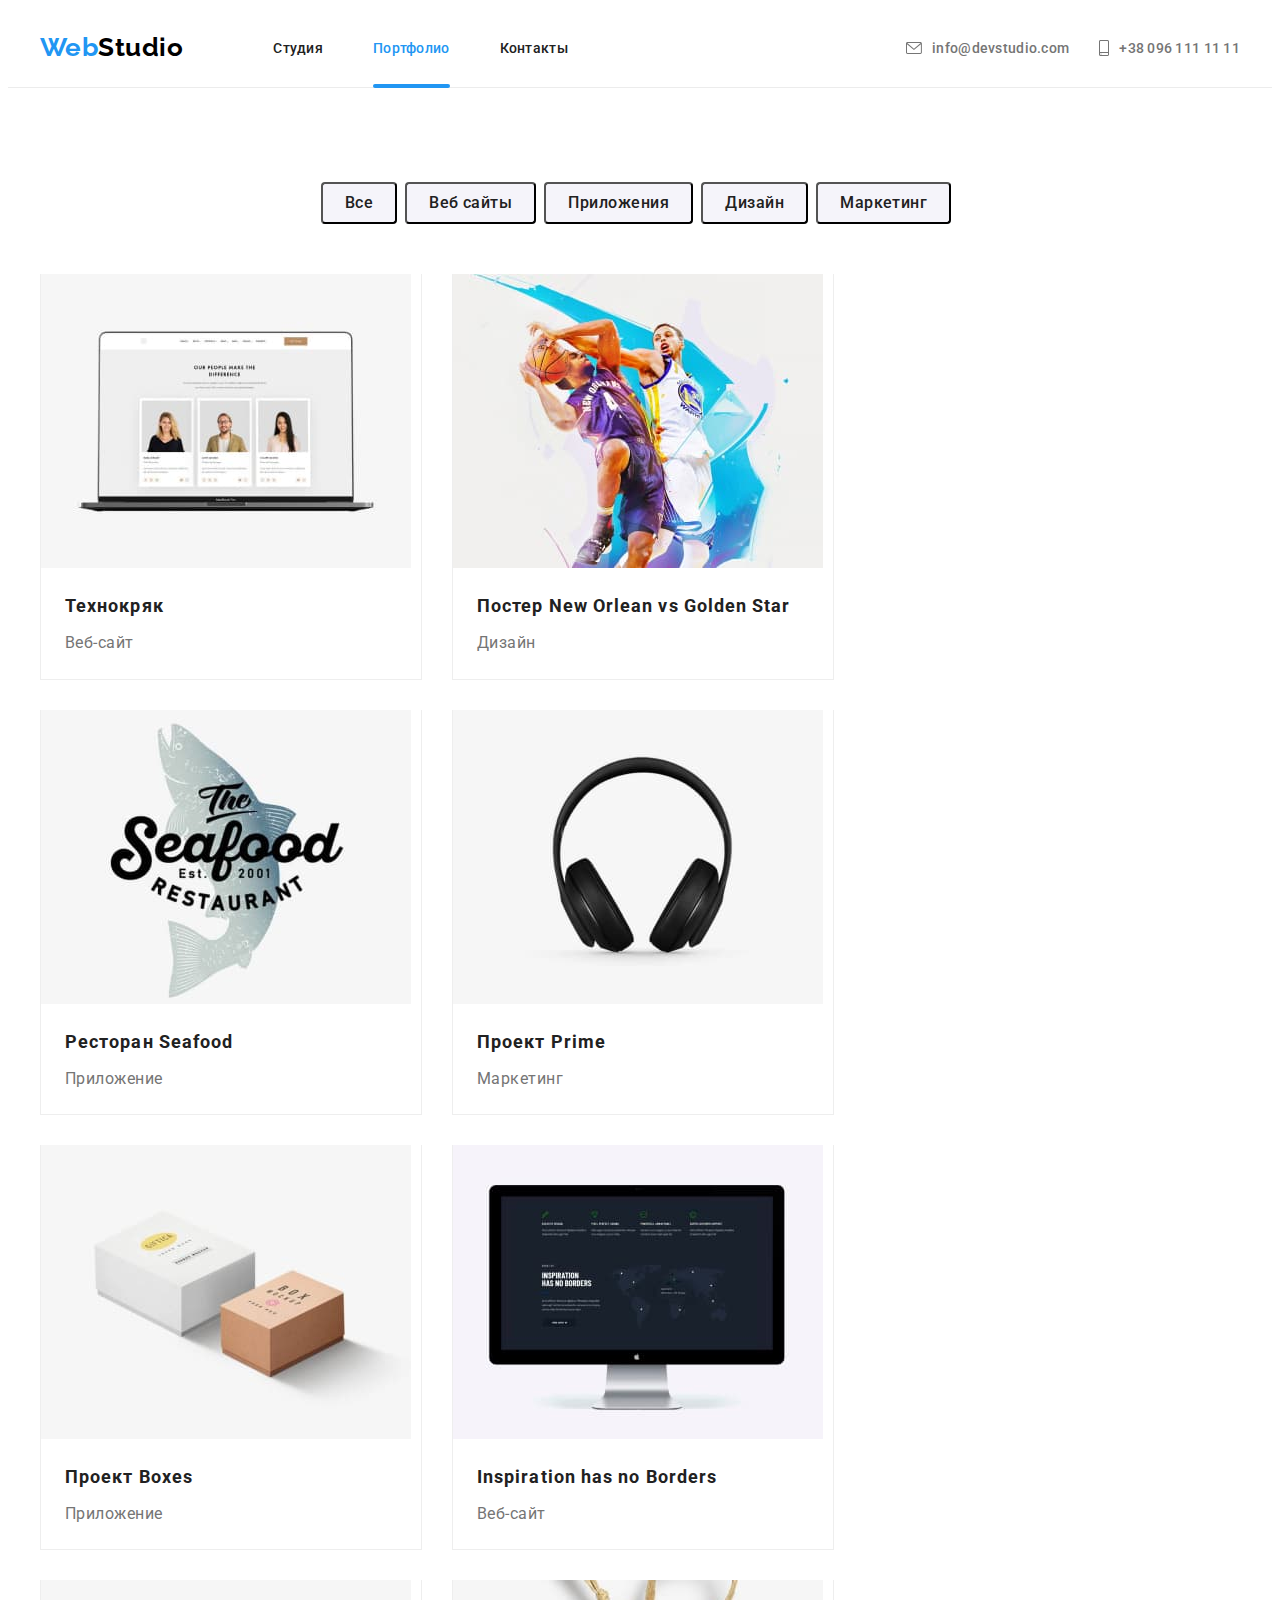
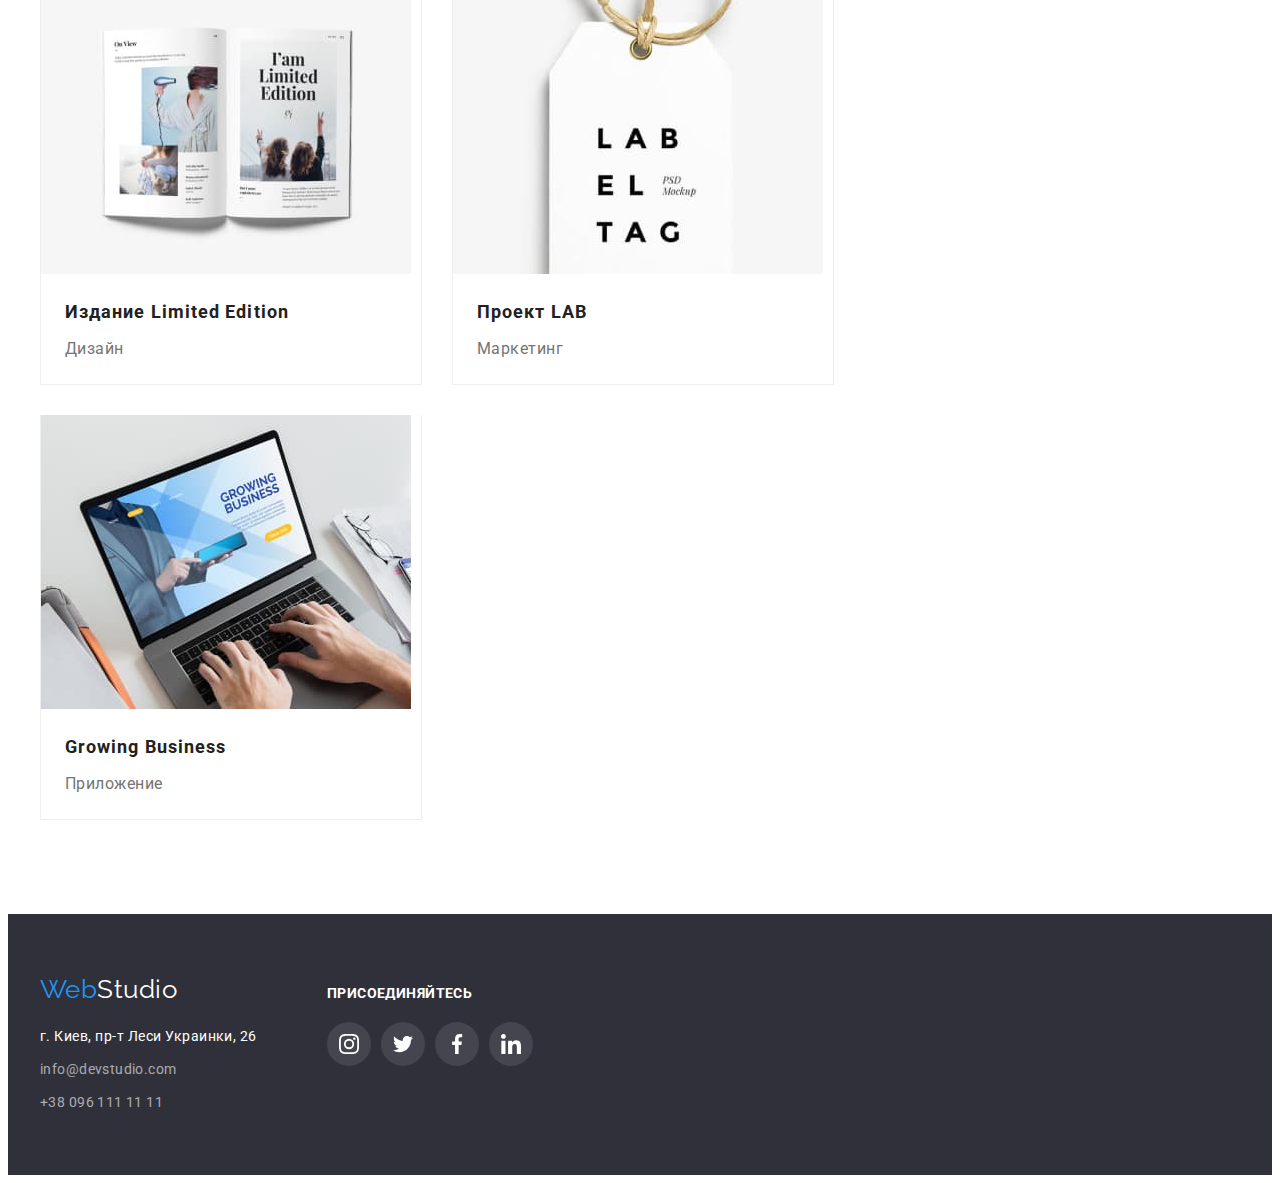
==== portfolio.html @ 92508497 "1" ====
<!DOCTYPE html>
<html lang="ru">
  <head>
    <meta charset="UTF-8" />
    <meta http-equiv="X-UA-Compatible" content="IE=edge" />
    <meta name="viewport" content="width=device-width, initial-scale=1.0" />
    <title>Портфолио</title>
    <link rel="preconnect" href="https://fonts.googleapis.com" />
    <link rel="preconnect" href="https://fonts.gstatic.com" crossorigin />
    <link
      href="https://fonts.googleapis.com/css2?family=Raleway:wght@700&family=Roboto:wght@400;500;700;900&display=swap"
      rel="stylesheet"
    />
    <link
      rel="stylesheet"
      href="https://cdnjs.cloudflare.com/ajax/libs/modern-normalize/1.1.0/modern-normalize.min.css"
      integrity="sha512-wpPYUAdjBVSE4KJnH1VR1HeZfpl1ub8YT/NKx4PuQ5NmX2tKuGu6U/JRp5y+Y8XG2tV+wKQpNHVUX03MfMFn9Q=="
      crossorigin="anonymous"
      referrerpolicy="no-referrer"
    />
    <link rel="stylesheet" href="./css/styles.css" />
  </head>
  <body>
    <header class="top-line">
      <div class="container top-line-container">
        <a href="./index.html" class="logo-top"
          ><span class="accent">Web</span>Studio</a
        >
        <div class="nav-menu">
            <ul class="site-nav list">
            <li class="site-nav-item">
              <a class="nav-link" href="index.html">Студия</a>
            </li>
            <li class="site-nav-item">
              <a class="nav-link current" href="portfolio.html">Портфолио</a>
            </li>
            <li class="site-nav-item">
              <a class="nav-link" href="#">Контакты</a>
            </li>
          </ul>
        </div>
          <div class="mail-top-line">
          <a
            class="mail-top"
            href="mailto:info@devstudio.com"
            target="_blank"
            rel="noopener noreferrer"
          >
            <svg class="mail-icon" width="16" height="12">
              <use href="./images/sprite.svg#envelope"></use>
            </svg>
            info@devstudio.com</a
          >
          <a class="tel-top" href="tel:+380961111111">
            <svg class="mail-icon" width="10" height="16">
              <use href="./images/sprite.svg#smartphone"></use>
            </svg>
            +38 096 111 11 11</a
          >
        </div>
      </div>
    </header>
    <main>
      <section class="section portfolio">
        <div class="container filters-container">
          <ul class="filters list">
            <li class="btn-list">
              <button type="button" class="button-all">Все</button>
            </li>
            <li class="btn-list">
              <button type="button" class="button-all">Веб сайты</button>
            </li>
            <li class="btn-list">
              <button type="button" class="button-all">Приложения</button>
            </li>
            <li class="btn-list">
              <button type="button" class="button-all">Дизайн</button>
            </li>
            <li class="btn-list">
              <button type="button" class="button-all">Маркетинг</button>
            </li>
          </ul>
        </div>
        <div class="container">
          <ul class="project list">
            <li class="card-img-project">
             
                <div class="project-thumb">
                <img
                src="./images/img21.jpg"
                width="370"
                height="294"
                alt="Дизайнер"
              />
              <div class="project-overlay"> 
                <div class="portfolio-description">
                <p class="project-description">Ресурс предлагает комплексные предложения с разным уровнем функционала и сервисов. Все это позволит посетителю получить исчерпывающие сведения о компании или частном лице.</p>
                </div>
              </div>
              </div>
              
                <div class="card-body">
                <h3 class="card-project-title">Технокряк</h3>
                <p class="under-card-project-title">Веб-сайт</p>
              </div>
              
            </li>
            <li class="card-img-project">
              <div class="project-thumb">
                <img
                src="./images/img22.jpg"
                width="370"
                height="294"
                alt="Дизайнер"
              />
              <div class="project-overlay">
              <div class="portfolio-description">
                <p class="project-description">Ресурс предлагает комплексные предложения с разным уровнем функционала и сервисов. Все это позволит посетителю получить исчерпывающие сведения о компании или частном лице.</p>
              </div>
              </div>
                </div>
                <div class="card-body">
                <h3 class="card-project-title">
                  Постер New Orlean vs Golden Star
                </h3>
                <p class="under-card-project-title">Дизайн</p>
              </div>
            </li>
            <li class="card-img-project">
              <div class="project-thumb">
                <img
                src="./images/img23.jpg"
                width="370"
                height="294"
                alt="Дизайнер"
              />
              <div class="project-overlay">
              <div class="portfolio-description">
                <p class="project-description">Ресурс предлагает комплексные предложения с разным уровнем функционала и сервисов. Все это позволит посетителю получить исчерпывающие сведения о компании или частном лице.</p>
              </div>
              </div>
              </div>
                <div class="card-body">
                <h3 class="card-project-title">Ресторан Seafood</h3>
                <p class="under-card-project-title">Приложение</p>
              </div>
            </li>
            <li class="card-img-project">
              <div class="project-thumb">
                <img
                src="./images/img24.jpg"
                width="370"
                height="294"
                alt="Дизайнер"
              />
              <div class="project-overlay">
              <div class="portfolio-description">
                <p class="project-description">Ресурс предлагает комплексные предложения с разным уровнем функционала и сервисов. Все это позволит посетителю получить исчерпывающие сведения о компании или частном лице.</p>
              </div>
              </div>
              
              </div>
                <div class="card-body">
                <h3 class="card-project-title">Проект Prime</h3>
                <p class="under-card-project-title">Маркетинг</p>
              </div>
            </li>
            <li class="card-img-project">
              <div class="project-thumb">
                <img
                src="./images/img25.jpg"
                width="370"
                height="294"
                alt="Дизайнер"
              />
              <div class="project-overlay">
              <div class="portfolio-description">
                <p class="project-description">Ресурс предлагает комплексные предложения с разным уровнем функционала и сервисов. Все это позволит посетителю получить исчерпывающие сведения о компании или частном лице.</p>
              </div>
              </div>
              
              </div>
                <div class="card-body">
                <h3 class="card-project-title">Проект Boxes</h3>
                <p class="under-card-project-title">Приложение</p>
              </div>
            </li>
            <li class="card-img-project">
              <div class="project-thumb">
                <img
                src="./images/img26.jpg"
                width="370"
                height="294"
                alt="Дизайнер"
              />
              <div class="project-overlay">
              <div class="portfolio-description">
                <p class="project-description">Ресурс предлагает комплексные предложения с разным уровнем функционала и сервисов. Все это позволит посетителю получить исчерпывающие сведения о компании или частном лице.</p>
              </div>
              </div>
                </div>
                <div class="card-body">
                <h3 class="card-project-title">Inspiration has no Borders</h3>
                <p class="under-card-project-title">Веб-сайт</p>
              </div>
            </li>
            <li class="card-img-project">
              <div class="project-thumb">
                <img
                src="./images/img27.jpg"
                width="370"
                height="294"
                alt="Дизайнер"
              />
              <div class="project-overlay">
              <div class="portfolio-description">
                <p class="project-description">Ресурс предлагает комплексные предложения с разным уровнем функционала и сервисов. Все это позволит посетителю получить исчерпывающие сведения о компании или частном лице.</p>
              </div>
              </div>
              
              </div>
                <div class="card-body">
                <h3 class="card-project-title">Издание Limited Edition</h3>
                <p class="under-card-project-title">Дизайн</p>
              </div>
            </li>
            <li class="card-img-project">
              <div class="project-thumb">
                <img
                src="./images/img28.jpg"
                width="370"
                height="294"
                alt="Дизайнер"
              />
              <div class="project-overlay">
              <div class="portfolio-description">
                <p class="project-description">Ресурс предлагает комплексные предложения с разным уровнем функционала и сервисов. Все это позволит посетителю получить исчерпывающие сведения о компании или частном лице.</p>
              </div>
              </div>
              </div>
                <div class="card-body">
                <h3 class="card-project-title">Проект LAB</h3>
                <p class="under-card-project-title">Маркетинг</p>
              </div>
            </li>
            <li class="card-img-project">
              <div class="project-thumb">
                <img
                src="./images/img29.jpg"
                width="370"
                height="294"
                alt="Дизайнер"
              />
              <div class="project-overlay">
              <div class="portfolio-description">
                <p class="project-description">Ресурс предлагает комплексные предложения с разным уровнем функционала и сервисов. Все это позволит посетителю получить исчерпывающие сведения о компании или частном лице.</p>
              </div>
              </div>
              </div>
              <div class="card-body">
                <h3 class="card-project-title">Growing Business</h3>
                <p class="under-card-project-title">Приложение</p>
              </div>
            </li>
          </ul>
        </div>
      </section>
    </main>
  <footer class="basement">
          <div class="container footer-container">
        <div class="footer-address">
          <a href="./index.html" class="basement-logo"
            ><span class="accent">Web</span>Studio</a
          >
            <address class="basement-address">
            <p>г. Киев, пр-т Леси Украинки, 26</p>
            <a class="mail-basement"
              href="mailto:info@example.com"
              target="_blank"
              rel="noopener noreferrer"
              >info@devstudio.com</a>
              <a class="tel-basement" href="tel:+380961111111" 
              >+38 096 111 11 11</a
            >
            </address>
          </div>
          <div class="footer-social-list">
            <p class="footer-social-title">ПРИСОЕДИНЯЙТЕСЬ</p>
            <ul class="social-list list">
              <li class="social-list-item">
                <a class="social-list-link" href="">
                  <svg class="footer-social-list-icon" width="20" height="20">
                    <use href="./images/sprite.svg#insta-footer"></use>
                  </svg>
                </a>
              </li>
              <li class="social-list-item">
                <a class="social-list-link" href="">
                  <svg class="footer-social-list-icon" width="20" height="20">
                    <use href="./images/sprite.svg#twitter"></use>
                  </svg>
                </a>
              </li>
              <li class="social-list-item">
                <a class="social-list-link" href="">
                  <svg class="footer-social-list-icon" width="20" height="20">
                    <use href="./images/sprite.svg#facebook"></use>
                  </svg>
                </a>
              </li>
              <li class="social-list-item">
                <a class="social-list-link" href="">
                  <svg class="footer-social-list-icon" width="20" height="20">
                    <use href="./images/sprite.svg#linkedin"></use>
                  </svg>
                </a>
              </li>
            </ul>
          </div>
      </footer>
  </body>
</html>
---- css/styles.css ----
:root {
  --primary-text-color: #757575;
  --title-text-color: #212121;
  --accent-color: #2196f3;
  --button-text-color: #ffffff;
  --primary-bg-color: #ffffff;
  --secondary-bg-color: #f5f4fa;
  --section-bg-dark: #2f303a;
  --footer-contact-color: rgba(255, 255, 255, 0.6);
  --footer-address-color: #ffffff;
  --top-logo-color: #000000;
  --social-list-icon-color: #afb1b8;
  --footer-logo-color: #ffffff;
  --button-hover-color: #188ce8;
  --portfolio-button-bg-color: #f5f4fa;
  --portfolio-project-border-color: #eeeeee;
  --portfolio-topline-border-color: #ececec;
  --footer-icon-bg: #ffffff10;
  --shadow-team: #00000025;
  --card-team-bg: #ffffff;
  --customers-color-icon: #afb1b8;
  --text-under-job-item: #ffffff;
  --under-job-item-bg: #2f303a80;
  --portfolio-text-description: #ffffff;
  --modal-background-color: #ffffff;
  --footer-social-title-color: #ffffff;
  --footer-social-list-icon-color: #ffffff;
  --timing-function: cubic-bezier(0.4, 0, 0.2, 1);
}
body {
  background-color: var(#ffffff);
  color: var(--primary-text-color);
  font-family: Roboto, sans-serif;
  letter-spacing: 0.03em;
}
.list {
  list-style: none;
}
h1,
h2,
h3,
h4,
h5,
h6,
p {
  margin-top: 0;
  margin-bottom: 0;
}
ul,
ol {
  margin-top: 0;
  margin-bottom: 0;
  padding-left: 0;
}
img {
  display: block;
  max-width: 100%;
  height: auto;
}

p {
  display: block;
}

.container {
  width: 1200px;
  margin-left: auto;
  margin-right: auto;
  padding-left: 15px;
  padding-right: 15px;
}
/*=======TOP LINE START=======*/

.top-line-container {
  display: flex;
  align-items: center;
}

.logo-top {
  padding-top: 24px;
  padding-bottom: 25px;
  margin-right: 90px;

  font-family: Raleway, serif;
  font-weight: bold;
  font-size: 26px;
  line-height: 1.17;
  text-decoration: none;

  color: var(--top-logo-color);
}

.accent {
  color: var(--accent-color);
}
.nav-menu {
  display: flex;
  align-items: center;
  width: 294px;
  height: 48px;
}
.site-nav {
  display: flex;
  align-items: center;
}
.site-nav-item:not(:last-child) {
  margin-right: 50px;
}

.nav-link {
  position: relative;
  padding-top: 32px;
  padding-bottom: 32px;

  font-weight: 500;
  font-size: 14px;
  line-height: 1.14;
  letter-spacing: 0.02em;
  text-decoration: none;

  color: var(--title-text-color);
  transition: 250ms cubic-bezier(0.4, 0, 0.2, 1);
}

.nav-link:active {
  color: var(--accent-color);
}
.nav-link:hover,
.nav-link:focus {
  color: var(--accent-color);
  /* transition: 250ms cubic-bezier(0.4, 0, 0.2, 1); */
}

.current {
  color: var(--accent-color);
}
.current::after {
  content: "";

  position: absolute;
  bottom: 0;

  display: block;
  width: 100%;
  height: 4px;
  background-color: var(--accent-color);
  border-radius: 2px;

  transition: 250ms cubic-bezier(0.4, 0, 0.2, 1);
}

.mail-top-line {
  display: flex;
  margin-left: auto;
  align-items: center;
  cursor: pointer;
}
.mail-top {
  display: flex;
  align-items: center;
  color: var(--primary-text-color);
  font-family: Roboto;
  font-style: normal;
  font-weight: 500;
  font-size: 14px;
  line-height: 1, 14;
  letter-spacing: 0.02em;
  text-decoration: none;
  transition: 250ms cubic-bezier(0.4, 0, 0.2, 1);
}
.mail-icon {
  display: flex;
  margin-right: 10px;
  fill: currentColor;
}
.mail-top:hover,
.mail-top:focus {
  color: var(--accent-color);

  /* transition: 250ms cubic-bezier(0.4, 0, 0.2, 1); */
}
.tel-top {
  display: flex;
  align-items: center;
  margin-left: 30px;
  color: var(--primary-text-color);
  font-family: Roboto;
  font-style: normal;
  font-weight: 500;
  font-size: 14px;
  line-height: 1, 14;
  letter-spacing: 0.02em;
  text-decoration: none;
  transition: 250ms cubic-bezier(0.4, 0, 0.2, 1);
}
.tel-top:hover,
.tel-top:focus {
  color: var(--accent-color);

  /* transition: 250ms cubic-bezier(0.4, 0, 0.2, 1); */
}

/*======= TOP LINE END=======*/

/*======= HERO START =======*/
.hero {
  background-image: linear-gradient(
      rgba(47, 48, 58, 0.4),
      rgba(47, 48, 58, 0.4)
    ),
    url(../images/image-hero/Hero-bg-Img.jpg);
  background-size: cover;

  background-color: var(--section-bg-dark);
  text-align: center;
  padding-top: 200px;
  padding-bottom: 200px;
}
.hero-title {
  text-align: center;
  color: var(--button-text-color);
  font-weight: 900;
  font-size: 44px;
  line-height: 1.36;
  letter-spacing: 0.06em;
}

.button-hero {
  min-width: 200px;
  margin-top: 30px;
  margin-left: auto;
  margin-right: auto;
  padding: 10px 32px;
  cursor: pointer;
  font-weight: 700;
  font-size: 16px;
  line-height: 1.88;
  text-align: center;

  border-radius: 4px;
  letter-spacing: 0.06em;

  background-color: var(--accent-color);
  box-shadow: 0px 4px 4px rgba(0, 0, 0, 0.15);
  color: var(--button-text-color);
  transition: 250ms cubic-bezier(0.4, 0, 0.2, 1);
}

.button-hero:hover,
.button-hero:focus {
  background-color: var(--button-hover-color);
  box-shadow: 0px 4px 4px rgba(0, 0, 0, 0.15);
  /* transition: 250ms cubic-bezier(0.4, 0, 0.2, 1); */
}
.backdrop {
  position: fixed;
  top: 0;
  left: 0;
  width: 100%;
  height: 100%;
  background-color: rgba(0, 0, 0, 0.125);

  opacity: 1;
  transition: opacity 250ms cubic-bezier(0.4, 0, 0.2, 1);
}
.backdrop.is-hidden {
  opacity: 0;
  pointer-events: none;
}
.backdrop.is-hidden .modal {
  transform: translate(-50%, -50%) scale(0.9);
}
.modal {
  position: absolute;
  top: 50%;
  left: 50%;

  width: 528px;
  height: 581px;

  background-color: var(--modal-background-color);
  transform: translate(-50%, -50%) scale(1);
  transition: transform 250ms cubic-bezier(0.4, 0, 0.2, 1);
}

.modal-close {
  display: flex;
}
.modal-close-icon {
  margin-left: auto;
  padding-top: 8px;
  padding-right: 8px;
}
/*======= HERO END=======*/

/*======= OUR FEATURE =======*/
.section {
  padding-top: 94px;
}
.feature-list {
  display: flex;
  margin-left: -30px;
  margin-top: -30px;
}
.feature-item {
  flex-basis: calc((100% - 120px) / 4);
  margin-top: 30px;
  margin-left: 30px;
}
.feature-title {
  margin-top: 30px;
  margin-bottom: 10px;
  width: 270px;
  font-style: normal;
  font-weight: 700;
  font-size: 14px;
  line-height: 1.14;
  text-transform: uppercase;

  color: var(--title-text-color);
}
.description {
  width: 270px;
  font-size: 14px;
  line-height: 1.71;
}
.description:not(:last-child) {
  margin-right: 30px;
}
.above-feature-title {
  display: flex;
  justify-content: center;
  align-items: center;
  width: 270px;
  height: 120px;
  background-color: var(--secondary-bg-color);
  border-radius: 4px;
}

/*======= OUR FEATURE END=======*/

/*======= OUR JOB START =======*/
.job {
  padding-bottom: 94px;
}
.job-img {
  display: flex;
  margin-left: -30px;
  margin-top: -30px;
}
.job-item {
  margin-left: 30px;
  margin-top: 30px;
  flex-basis: calc((100% - 90px) / 3);
}

.job-title {
  margin-bottom: 50px;
  font-style: normal;
  font-weight: 700;
  font-size: 36px;
  line-height: 1.17;
  text-align: center;

  color: var(--title-text-color);
}
.img-job-item {
  position: relative;
  z-index: -1;
}
.under-job-item {
  position: absolute;
  bottom: 0;

  display: flex;

  justify-content: center;
  align-items: center;
  width: 370px;
  height: 70px;
  background-color: var(--under-job-item-bg);
}
.text-under-job-item {
  font-family: Roboto;
  font-weight: bold;
  font-style: normal;
  font-size: 14px;
  line-height: 11.17;
  text-align: center;
  color: var(--text-under-job-item);
}

/*======= OUR JOB END =======*/
/*======= OUR TEAM START======= */
.team-list {
  background-color: var(--secondary-bg-color);
  padding-bottom: 94px;
}

.team-title {
  margin-bottom: 50px;
  font-style: normal;
  font-weight: 700;
  font-size: 36px;
  line-height: 1.17;
  text-align: center;
  color: var(--title-text-color);
  text-shadow: 0px 4px 4px var(--shadow-team);
}
.team {
  display: flex;
  margin-top: -30px;
  margin-left: -30px;
}
.team-img {
  flex-basis: calc((100% - 120px) / 4);
  margin-top: 30px;
  margin-left: 30px;
}
.card-team-title {
  margin-bottom: 10px;
  font-weight: 500;
  font-size: 16px;
  line-height: 1.19;
  text-align: center;

  color: var(--title-text-color);
}

.under-card-team-title {
  margin-bottom: 16px;
  font-size: 16px;
  line-height: 1.19;
  text-align: center;

  color: var(--primary-text-color);
}
.card-team {
  padding-left: 32px;
  padding-right: 32px;
  padding-top: 30px;
  padding-bottom: 30px;
  background-color: var(--card-team-bg);
  box-shadow: 0px 4px 4px var(--shadow-team);
}
.social-list-icon {
  fill: var(--social-list-icon-color);
}
.social-list {
  display: flex;
}
.social-list-link {
  display: flex;
  align-items: center;
  justify-content: space-between;
  width: 44px;
  height: 44px;
  border-radius: 50%;
  transition: 250ms cubic-bezier(0.4, 0, 0.2, 1);
}
.social-list-item:not(:last-child) {
  margin-right: 10px;
}
.social-list-link:hover .social-list-icon,
.social-list-link:focus .social-list-icon {
  fill: var(--button-text-color);
  /* transition: 250ms cubic-bezier(0.4, 0, 0.2, 1); */
}
.social-list-link:hover,
.social-list-link:focus {
  background-color: var(--accent-color);
  transition: 250ms cubic-bezier(0.4, 0, 0.2, 1);
}

/*======= OUR TEAM END======= */
/*======= OUR CUSTOMERS START =======*/

.customers {
  padding-bottom: 94px;
}
.customers-title {
  padding-bottom: 50px;
  font-style: normal;
  font-weight: 700;
  font-size: 36px;
  line-height: 1.17;
  text-align: center;

  color: var(--title-text-color);
}
.customers-img {
  display: flex;
  margin-left: -30px;
  margin-top: -30px;
}

.customers-item {
  display: flex;
  width: 170px;
  height: 92px;
  margin-left: 30px;
  margin-top: 30px;
  flex-basis: calc((100% - 180px) / 6);
}
.customers-link {
  display: flex;
  width: 100%;
  height: 100%;
  align-items: center;
  justify-content: center;
  color: var(--customers-color-icon);
  border: 1px solid var(--customers-color-icon);
  box-sizing: border-box;
  border-radius: 4px;
  cursor: pointer;
  transition: 250ms cubic-bezier(0.4, 0, 0.2, 1);
}

.customers-icon {
  align-items: center;
  justify-items: center;
  fill: currentColor;
  transition: 250ms cubic-bezier(0.4, 0, 0.2, 1);
}
.customers-link:hover,
.customers-link:focus {
  border: 1px solid var(--accent-color);
  border-radius: 4px;
  /* transition: 250ms cubic-bezier(0.4, 0, 0.2, 1); */
}

.customers-link:hover .customers-icon,
.customers-link:focus .customers-icon {
  color: var(--accent-color);
  /* transition: 250ms cubic-bezier(0.4, 0, 0.2, 1); */
}

/*======= OUR CUSTOMERS END =======*/

/*======= FOOTER START======= */
.basement {
  display: flex;
  padding-top: 60px;
  padding-bottom: 60px;
  background-color: var(--section-bg-dark);
}
.footer-container {
  display: flex;
  align-items: baseline;
}

.basement-logo {
  width: 145px;
  height: 31px;

  font-family: Raleway;
  font-weight: b700;
  font-size: 26px;
  line-height: 1.19;
  text-decoration: none;

  color: var(--footer-logo-color);
}
.basement-address {
  margin-top: 20px;
  font-family: Roboto;
  font-style: normal;
  font-weight: 400;
  font-size: 14px;
  line-height: 1.71;

  color: var(--footer-address-color);
}
.mail-basement {
  display: block;
  margin-top: 9px;
  font-family: Roboto;
  font-style: normal;
  font-weight: 400;
  font-size: 14px;
  line-height: 1.71;
  text-decoration: none;

  letter-spacing: 0.03em;
  color: var(--footer-contact-color);
  transition: 250ms cubic-bezier(0.4, 0, 0.2, 1);
}
.mail-basement:hover,
.mail-basement:focus {
  color: var(--accent-color);
  /* transition: 250ms cubic-bezier(0.4, 0, 0.2, 1); */
}
.tel-basement {
  display: block;
  margin-top: 9px;
  font-family: Roboto;
  font-style: normal;
  font-weight: 400;
  font-size: 14px;
  line-height: 1.71;
  text-decoration: none;
  letter-spacing: 0.03em;

  color: var(--footer-contact-color);
  transition: 250ms cubic-bezier(0.4, 0, 0.2, 1);
}
.tel-basement:hover,
.tel-basement:focus {
  color: var(--accent-color);
  /* transition: 250ms cubic-bezier(0.4, 0, 0.2, 1); */
}
.footer-social-title {
  margin-bottom: 20px;
  font-family: Roboto;
  font-style: normal;
  font-weight: bold;
  font-size: 14px;
  line-height: 1.14;
  letter-spacing: 0.03em;
  color: var(--footer-social-title-color);
}

.footer-social-list {
  margin-left: 70px;
}
.footer-social-list-icon {
  fill: var(--footer-social-list-icon-color);
}
.social-list-link {
  display: flex;
  align-items: center;
  justify-content: center;
  width: 44px;
  height: 44px;

  background-color: rgba(255, 255, 255, 0.1);
  border-radius: 50%;
  transition: 250ms cubic-bezier(0.4, 0, 0.2, 1);
}
.social-list-link:hover .social-list-icon,
.social-list-link:focus .social-list-icon {
  fill: var(--button-text-color);
  /* transition: 250ms cubic-bezier(0.4, 0, 0.2, 1); */
}
.social-list-link:hover,
.social-list-link:focus {
  background-color: var(--accent-color);
  /* transition: 250ms cubic-bezier(0.4, 0, 0.2, 1); */
}

/*======= FOOTER END ======= */
/*======= PORTFOLIO =======  */
.top-line {
  border-bottom: 1px solid var(--portfolio-topline-border-color);
}
/*======= FILTERS ======= */
.filters {
  display: flex;
  justify-content: center;
  align-items: center;
}

.button-all:active {
  background-color: var(--accent-color);
  color: var(--button-text-color);
}
.button-all:hover,
.button-all:focus {
  color: var(--button-text-color);
  background: var(--accent-color);
  transition: 250ms cubic-bezier(0.4, 0, 0.2, 1);
}
.btn-list {
  margin-right: 8px;
  margin-bottom: 50px;
}

button {
  padding: 6px 22px;
  display: block;
  font-family: Roboto;
  font-style: normal;
  font-weight: 500;
  font-size: 16px;
  line-height: 1.63;
  text-align: center;
  letter-spacing: 0.03em;

  background-color: var(--portfolio-button-bg-color);
  color: var(--title-text-color);
  border-radius: 4px;
}
.btn-list:hover,
.btn-list:focus {
  background: var(--accent-color);
  box-shadow: 0px 4px 4px var(--shadow-team);
}

/*======= FILTERS END ======= */
/*======= PROJECT ======= */
.portfolio {
  padding-bottom: 94px;
}
.project {
  display: flex;
  flex-wrap: wrap;
  margin-left: -30px;
  margin-top: -30px;
}

.card-img-project {
  flex-basis: calc((100% - 90px) / 3);
  margin-top: 30px;
  margin-left: 30px;
  border-bottom: 1px solid var(--portfolio-project-border-color);
  border-left: 1px solid var(--portfolio-project-border-color);
  border-right: 1px solid var(--portfolio-project-border-color);
  cursor: pointer;
}
.card-img-project:hover,
.card-img-project:focus {
  box-shadow: 0px 4px 4px 0 var(--shadow-team);
  transition: 250ms cubic-bezier(0.4, 0, 0.2, 1);
}
.card-project-title {
  margin-bottom: 4px;
  font-weight: 700;
  font-size: 18px;
  line-height: 2;
  letter-spacing: 0.06em;

  color: var(--title-text-color);
}
.card-body {
  padding: 20px 24px;
}
.under-card-project-title {
  font-weight: 400;
  font-size: 16px;
  line-height: 1.88;

  color: var(--primary-text-color);
}
.project-thumb {
  position: relative;
  overflow: hidden;
}
.portfolio-description {
  display: flex;
}
.project-description {
  display: flex;
  width: 322px;
  height: 168px;
  position: absolute;
  top: 50%;
  left: 50%;
  transform: translate(-50%, -50%);
  opacity: 0;
  color: var(--primary-text-color);
  font-family: Roboto;
  font-style: normal;
  font-weight: 400;
  font-size: 18px;
  line-height: 1.56;
  color: var(--portfolio-text-description);
}
.project-thumb:hover .project-description {
  opacity: 1;
}

.project-overlay {
  position: absolute;
  top: 0;
  left: 0;
  width: 100%;
  height: 100%;
  background-color: var(--accent-color);
  opacity: 0;
  transform: translateY(100%);
  transition: 250ms cubic-bezier(0.4, 0, 0.2, 1);
}
.card-img-project:hover .project-overlay {
  transform: translateY(0);
  transition: transform 250ms cubic-bezier(0.4, 0, 0.2, 1);
}
.project-overlay:hover {
  opacity: 1;
}
.card-body .project-description {
  opacity: 1;
}

/*======= PROJECT END ======= */
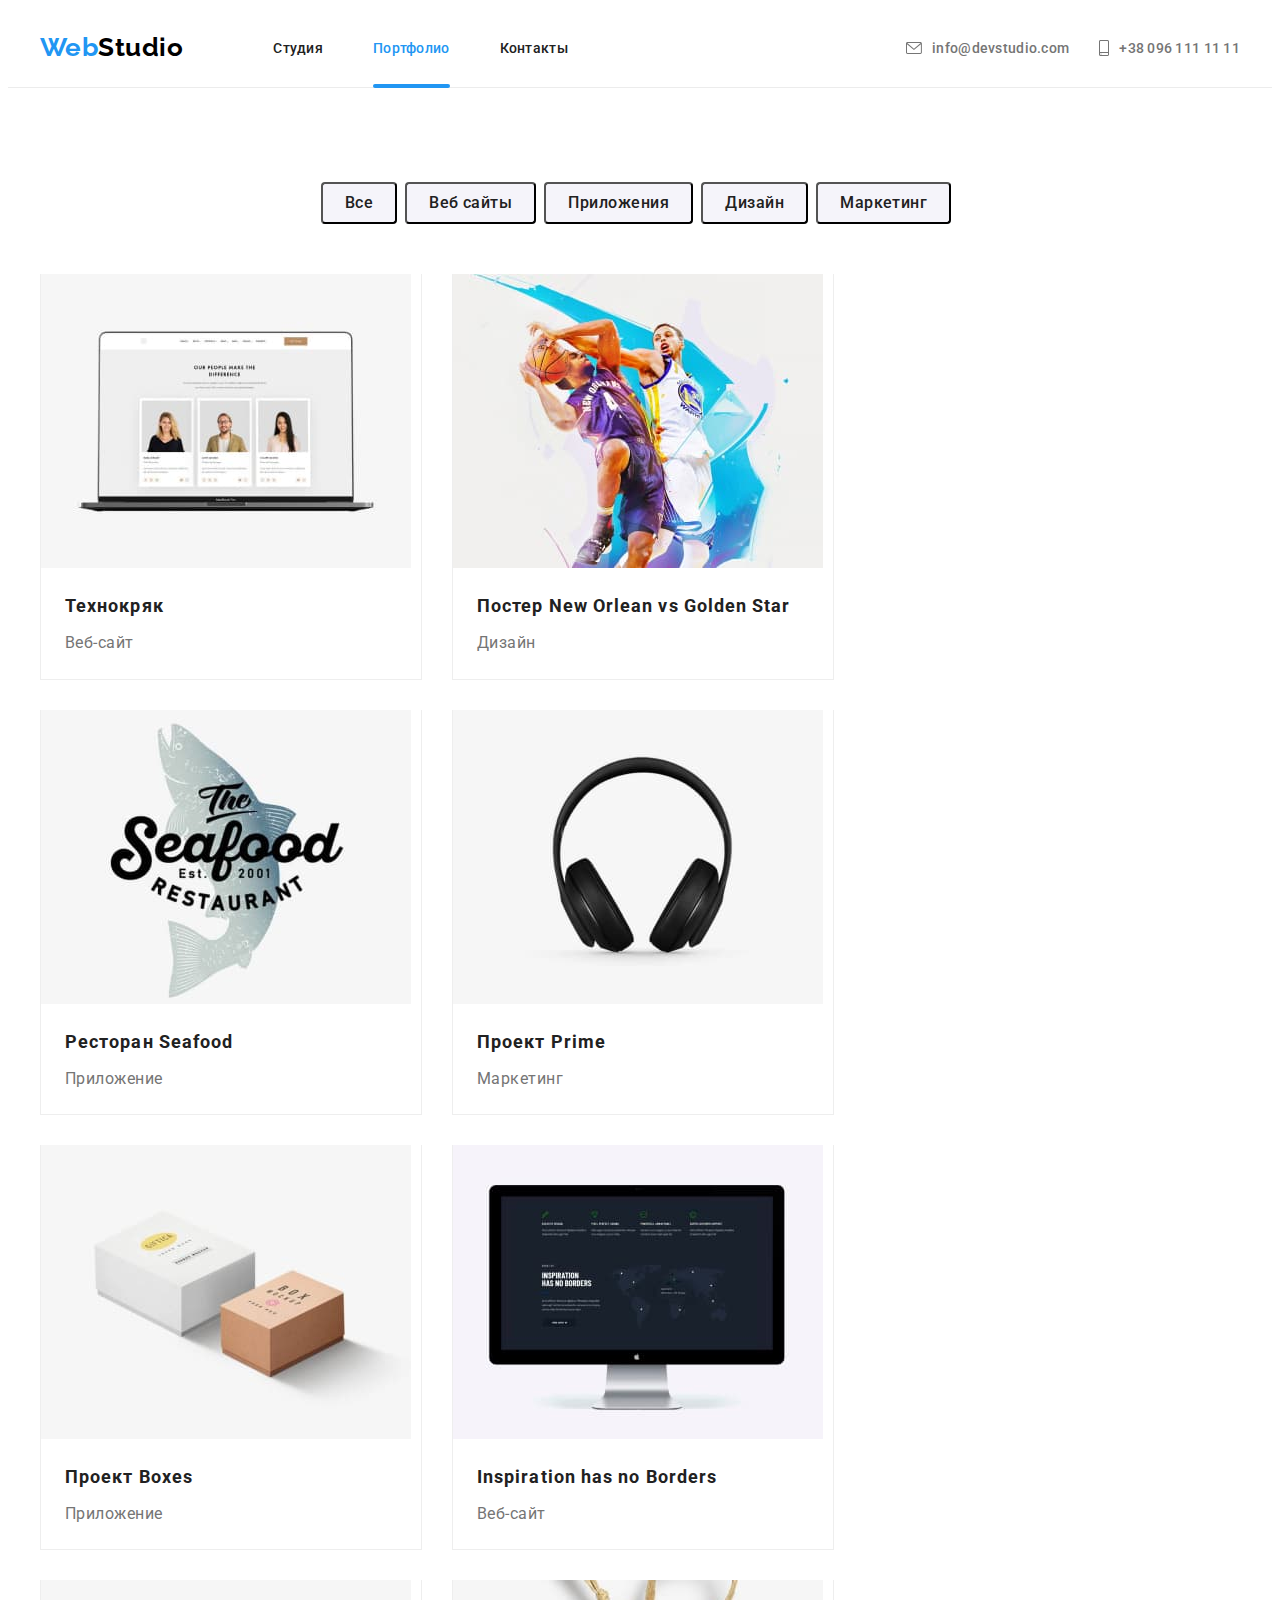
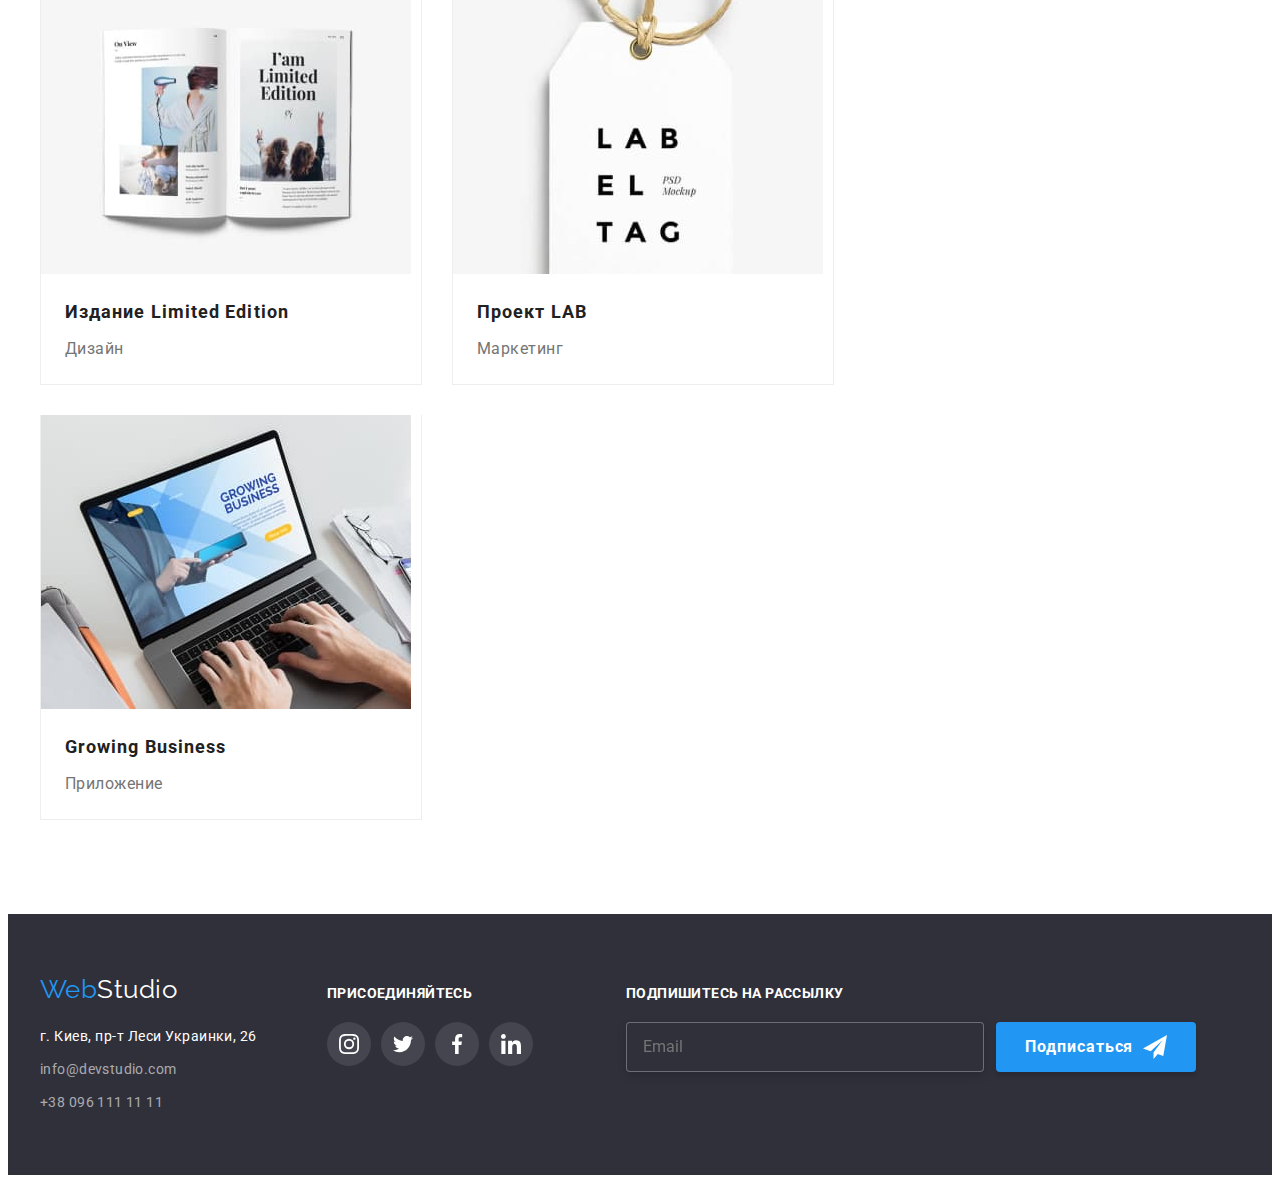
==== commit 6ad66aee: "2end" ====
--- a/portfolio.html
+++ b/portfolio.html
@@ -317,6 +317,20 @@
               </li>
             </ul>
           </div>
-      </footer>
+           <form class="footer-email-input">
+            <b class="footer-email-title">ПОДПИШИТЕСЬ НА РАССЫЛКУ</b>
+            <div class="footer-email">
+            <label class="footer-email-form-field"></label>
+            <input name="user_email_footer" class="footer-email-form-input"type="text" placeholder="Email" required>
+            </form>
+            <button type="submit" class="footer-submit-btn">Подписаться
+            <svg class="footer-btn-icon" width="24" height="24">
+              <use href="./images/sprite.svg#send"></use>
+            </svg>
+          </button></div>
+               </div>
+      </div>
+    </footer>
+    <script src="./modal.js"></script>
   </body>
-</html>
+</html>--- a/css/styles.css
+++ b/css/styles.css
@@ -69,6 +69,18 @@
   padding-left: 15px;
   padding-right: 15px;
 }
+.visually-hidden {
+  position: absolute;
+  width: 1px;
+  height: 1px;
+  margin: -1px;
+  border: 0;
+  padding: 0;
+  white-space: nowrap;
+  clip-path: inset(100%);
+  clip: rect(0 0 0 0);
+  overflow: hidden;
+}
 /*=======TOP LINE START=======*/
 
 .top-line-container {
@@ -128,7 +140,6 @@
 .nav-link:hover,
 .nav-link:focus {
   color: var(--accent-color);
-  /* transition: 250ms cubic-bezier(0.4, 0, 0.2, 1); */
 }
 
 .current {
@@ -176,8 +187,6 @@
 .mail-top:hover,
 .mail-top:focus {
   color: var(--accent-color);
-
-  /* transition: 250ms cubic-bezier(0.4, 0, 0.2, 1); */
 }
 .tel-top {
   display: flex;
@@ -250,7 +259,6 @@
 .button-hero:focus {
   background-color: var(--button-hover-color);
   box-shadow: 0px 4px 4px rgba(0, 0, 0, 0.15);
-  /* transition: 250ms cubic-bezier(0.4, 0, 0.2, 1); */
 }
 .backdrop {
   position: fixed;
@@ -270,10 +278,13 @@
 .backdrop.is-hidden .modal {
   transform: translate(-50%, -50%) scale(0.9);
 }
+/*======= МОДАЛЬНЕ ВІКНО =======*/
+
 .modal {
   position: absolute;
   top: 50%;
   left: 50%;
+  padding: 40px;
 
   width: 528px;
   height: 581px;
@@ -282,15 +293,169 @@
   transform: translate(-50%, -50%) scale(1);
   transition: transform 250ms cubic-bezier(0.4, 0, 0.2, 1);
 }
-
-.modal-close {
-  display: flex;
-}
-.modal-close-icon {
+.modal-close-btn {
+  position: absolute;
+  top: 8px;
+  right: 8px;
+  display: flex;
+  justify-content: center;
+  align-items: center;
+  width: 30px;
+  height: 30px;
+  border-radius: 50%;
+  border: 1px solid rgba(0, 0, 0, 0.1);
+  background-color: transparent;
+  padding: 0px;
+  cursor: pointer;
+  transition: border-color 250ms cubic-bezier(0.4, 0, 0.2, 1);
+}
+.modal-close-btn:hover,
+.modal-close-btn:focus {
+  border-color: var(--accent-color);
+  fill: var(--accent-color);
+}
+.modal-close-icon:hover,
+.modal-close-icon:focus {
+  fill: var(--accent-color);
+}
+
+.modal-title {
+  display: block;
+  font-family: Roboto;
+  font-style: Bold;
+  font-size: 20px;
+  line-height: 1, 15;
+  line-height: 100%;
+  letter-spacing: 3%;
+
+  color: #212121;
+  margin-bottom: 12px;
+}
+.contact-form-field {
+  display: block;
+  text-align: left;
+}
+.modal-text {
+  font-family: Roboto;
+  font-style: Regular;
+  font-size: 12px;
+  line-height: 1, 16;
+  line-height: 100%;
+  letter-spacing: 1%;
+
+  color: var(--primary-text-color);
+}
+.contact-form-input-wrapper {
+  display: block;
+  position: relative;
+  margin-top: 4px;
+  margin-bottom: 10px;
+}
+.contact-form-input {
+  width: 100%;
+  height: 40px;
+  padding-left: 42px;
+  border: 1px Solid rgba(33, 33, 33, 0.2);
+  border-radius: 4px;
+  transition: border-color 250ms cubic-bezier(0.4, 0, 0.2, 1);
+}
+.contact-form-input:hover,
+.contact-form-input:focus {
+  outline: none;
+  border-color: var(--accent-color);
+}
+.contact-form-input:hover + .contact-modal-icon,
+.contact-form-input:focus + .contact-modal-icon {
+  fill: var(--accent-color);
+}
+
+.contact-modal-icon {
+  position: absolute;
+  top: 50%;
+  left: 15px;
+  transform: translateY(-50%);
+  transition: 250ms cubic-bezier(0.4, 0, 0.2, 1);
+}
+.contact-form-message {
+  width: 100%;
+  height: 120px;
+  padding: 12px 16px;
+  border: 1px Solid rgba(33, 33, 33, 0.2);
+  border-radius: 4px;
+  transition: border-color 250ms cubic-bezier(0.4, 0, 0.2, 1);
+  margin-bottom: 20px;
+  resize: none;
+}
+.contact-form-message:hover,
+.contact-form-message:focus {
+  outline: none;
+  border-color: var(--accent-color);
+}
+
+.contact-form-checkbox-lable {
+  font-family: Roboto;
+  font-style: Regular;
+  font-size: 14px;
+  line-height: 1, 71;
+  line-height: 146%;
+  letter-spacing: 3%;
+
+  color: var(--primary-text-color);
+  cursor: pointer;
+}
+
+.contact-form-checkbox-lable::before {
+  display: inline-block;
+  width: 16px;
+  height: 15px;
+  border: 1px solid var(--title-text-color);
+  cursor: pointer;
+  content: "";
+  transition: 250ms cubic-bezier(0.4, 0, 0.2, 1);
+}
+.contact-form-checkbox:hover + .contact-form-checkbox-lable::before {
+  border-color: var(--accent-color);
+}
+.contact-form-checkbox:focus + .contact-form-checkbox-lable::before {
+  outline: 2px solid var(--accent-color);
+}
+.contact-form-checkbox:checked + .contact-form-checkbox-lable::before {
+  background-image: url("../images/modal-check.svg");
+  background-repeat: no-repeat;
+  background-position: 50% 50%;
+  background-color: var(--accent-color);
+  border: 0, 2px solid var(--modal-background-color);
+}
+.check-conditions {
+  color: var(--accent-color);
+}
+.contact-form-submit-btn {
+  min-width: 200px;
+  margin-top: 30px;
   margin-left: auto;
-  padding-top: 8px;
-  padding-right: 8px;
-}
+  margin-right: auto;
+  padding: 10px 32px;
+  cursor: pointer;
+  font-weight: 700;
+  font-size: 16px;
+  line-height: 1.88;
+  text-align: center;
+
+  border-radius: 4px;
+  letter-spacing: 0.06em;
+
+  background-color: var(--accent-color);
+  box-shadow: 0px 4px 4px 0px rgba(0, 0, 0, 0.15);
+  color: var(--button-text-color);
+  transition: 250ms cubic-bezier(0.4, 0, 0.2, 1);
+}
+
+.contact-form-submit-btn:hover,
+.contact-form-submit-btn:focus {
+  background-color: var(--button-hover-color);
+  box-shadow: 0px 4px 4px rgba(0, 0, 0, 0.15);
+}
+
 /*======= HERO END=======*/
 
 /*======= OUR FEATURE =======*/
@@ -464,7 +629,6 @@
 .social-list-link:hover .social-list-icon,
 .social-list-link:focus .social-list-icon {
   fill: var(--button-text-color);
-  /* transition: 250ms cubic-bezier(0.4, 0, 0.2, 1); */
 }
 .social-list-link:hover,
 .social-list-link:focus {
@@ -526,13 +690,11 @@
 .customers-link:focus {
   border: 1px solid var(--accent-color);
   border-radius: 4px;
-  /* transition: 250ms cubic-bezier(0.4, 0, 0.2, 1); */
 }
 
 .customers-link:hover .customers-icon,
 .customers-link:focus .customers-icon {
   color: var(--accent-color);
-  /* transition: 250ms cubic-bezier(0.4, 0, 0.2, 1); */
 }
 
 /*======= OUR CUSTOMERS END =======*/
@@ -588,7 +750,6 @@
 .mail-basement:hover,
 .mail-basement:focus {
   color: var(--accent-color);
-  /* transition: 250ms cubic-bezier(0.4, 0, 0.2, 1); */
 }
 .tel-basement {
   display: block;
@@ -607,7 +768,6 @@
 .tel-basement:hover,
 .tel-basement:focus {
   color: var(--accent-color);
-  /* transition: 250ms cubic-bezier(0.4, 0, 0.2, 1); */
 }
 .footer-social-title {
   margin-bottom: 20px;
@@ -640,12 +800,75 @@
 .social-list-link:hover .social-list-icon,
 .social-list-link:focus .social-list-icon {
   fill: var(--button-text-color);
-  /* transition: 250ms cubic-bezier(0.4, 0, 0.2, 1); */
 }
 .social-list-link:hover,
 .social-list-link:focus {
   background-color: var(--accent-color);
-  /* transition: 250ms cubic-bezier(0.4, 0, 0.2, 1); */
+}
+.footer-email {
+  display: flex;
+  align-items: baseline;
+}
+.footer-email-input {
+  margin-left: 93px;
+}
+
+.footer-email-title {
+  font-family: Roboto;
+  font-style: normal;
+  font-weight: bold;
+  font-size: 14px;
+  line-height: 1.14;
+  letter-spacing: 0.03em;
+  color: var(--footer-social-title-color);
+}
+.footer-email-form-input {
+  display: block;
+  align-items: center;
+  padding-left: 16px;
+  margin-top: 20px;
+  min-width: 358px;
+  height: 50px;
+  background-color: var(--section-bg-dark);
+  font-family: Roboto;
+  font-style: Regular;
+  font-weight: 400;
+  font-size: 16px;
+  line-height: 1, 25;
+  letter-spacing: 3%;
+  color: var(--footer-contact-color);
+  border: 1px solid rgba(255, 255, 255, 0.3);
+  box-sizing: border-box;
+  filter: drop-shadow(0px 4px 4px rgba(0, 0, 0, 0.15));
+  border-radius: 4px;
+}
+.footer-email-form-input:hover,
+.footer-email-form-input:focus {
+  border: 1px solid var(--accent-color);
+}
+.footer-submit-btn {
+  display: flex;
+  align-items: center;
+  width: 200px;
+  height: 50px;
+  margin-left: 12px;
+  padding: 10px 28px 10px 29px;
+  cursor: pointer;
+  font-weight: 700;
+  font-size: 16px;
+  line-height: 1.88;
+  letter-spacing: 0.06em;
+  border-radius: 4px;
+
+  border: none;
+  background-color: var(--accent-color);
+  box-shadow: 0px 4px 4px 0px rgba(0, 0, 0, 0.15);
+  color: var(--button-text-color);
+  transition: 250ms cubic-bezier(0.4, 0, 0.2, 1);
+}
+
+.footer-btn-icon {
+  margin-left: 10px;
 }
 
 /*======= FOOTER END ======= */
